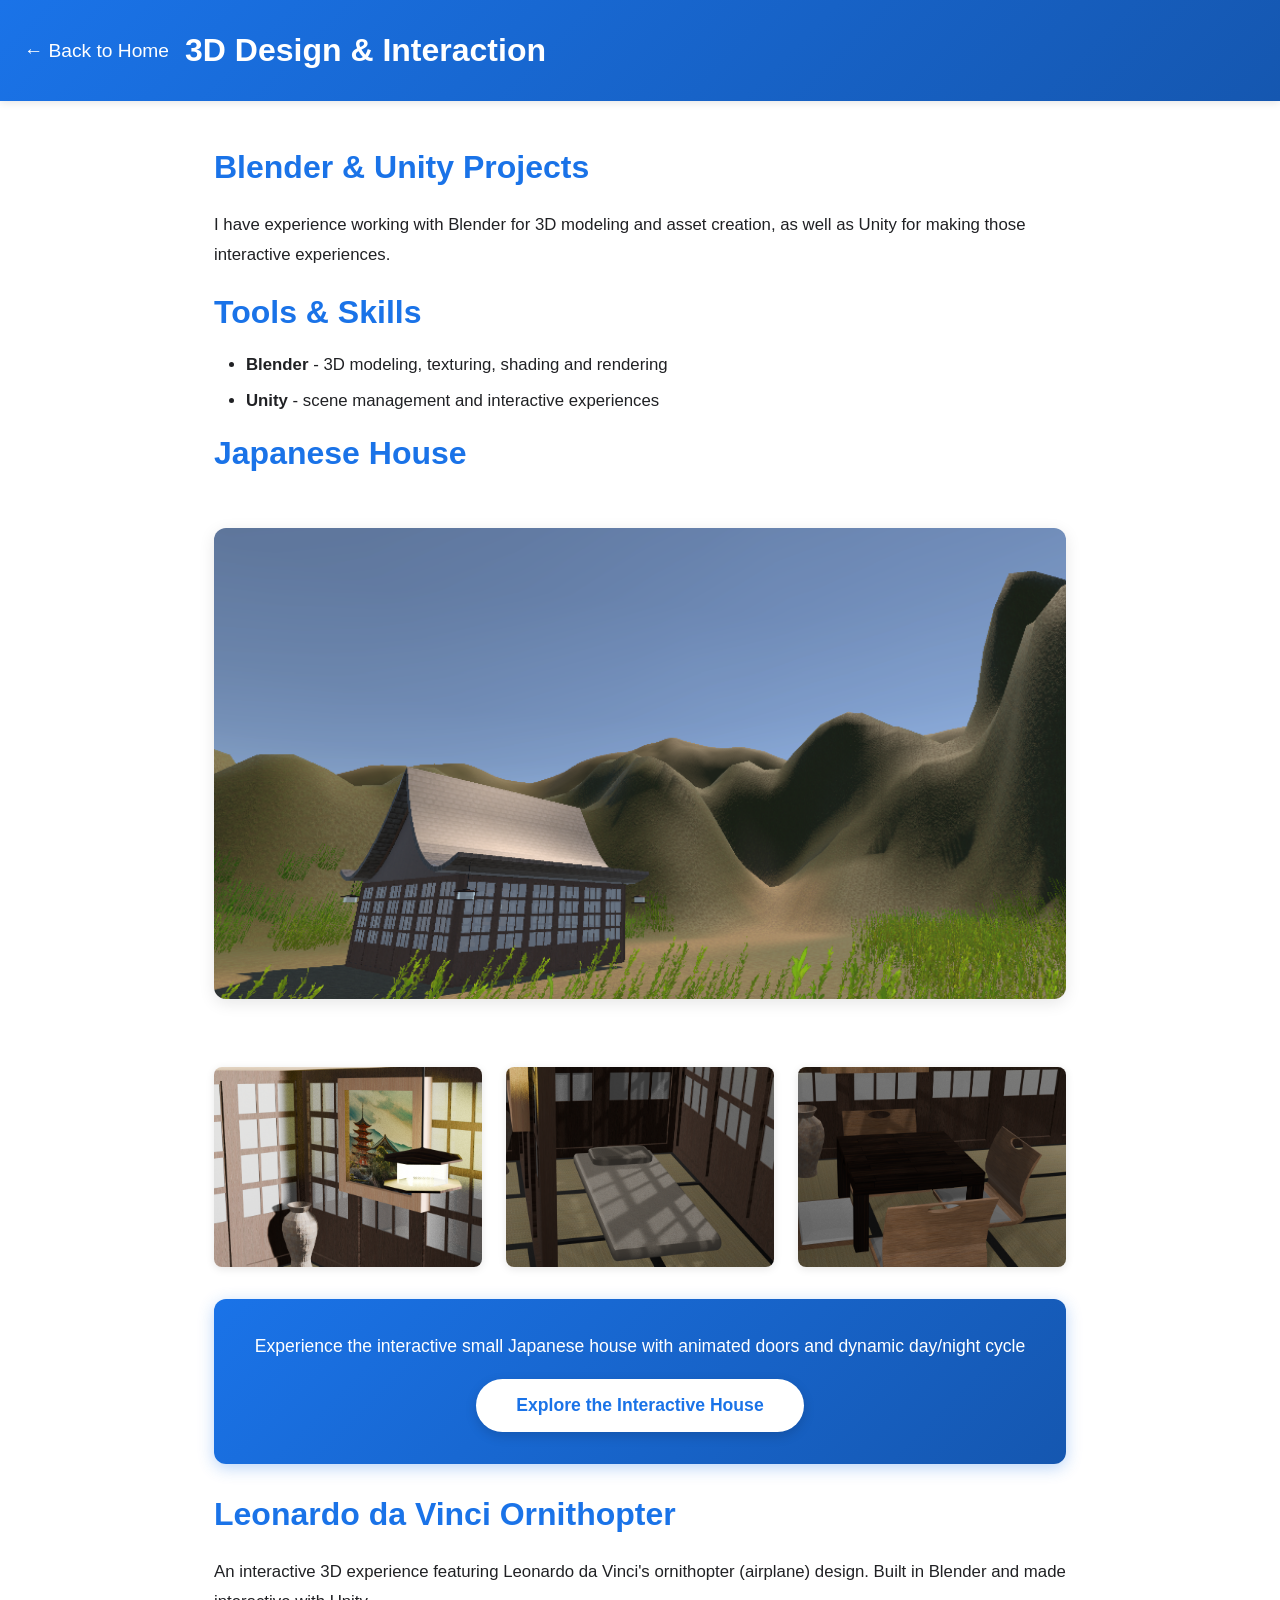
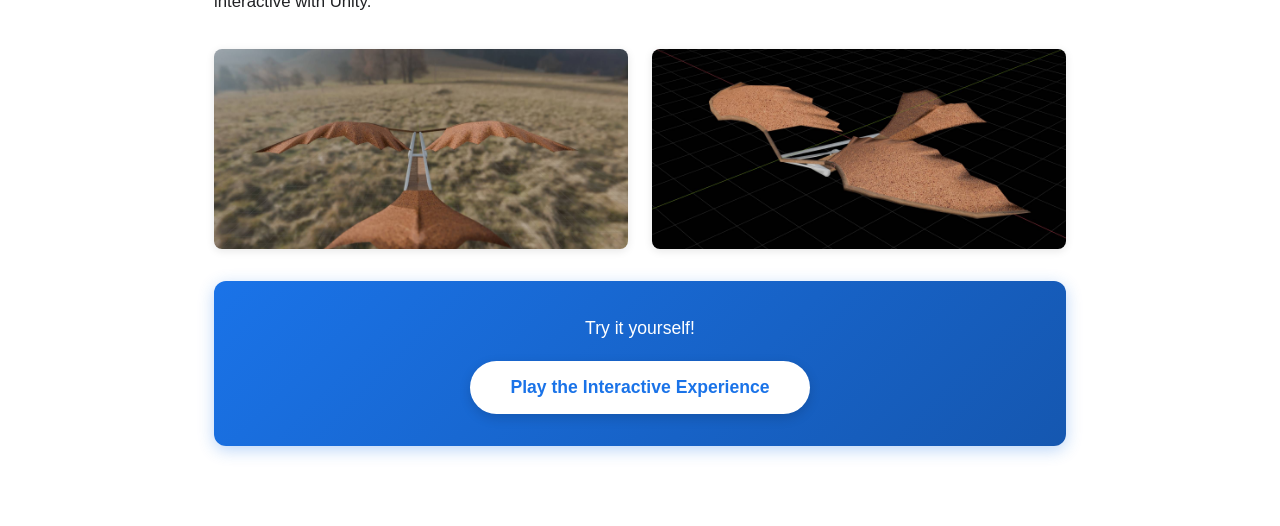
==== projects/blender-unity.html @ f4885b70 "first commit" ====
<!DOCTYPE html>
<html lang="en">

<head>
    <meta charset="UTF-8">
    <meta name="viewport" content="width=device-width, initial-scale=1.0">
    <title>Blender & Unity Projects - Rick Wolters</title>
    <style>
        * {
            margin: 0;
            padding: 0;
            box-sizing: border-box;
        }

        :root {
            --primary-color: #1a73e8;
            --secondary-color: #34a853;
            --text-dark: #202124;
            --text-light: #202124;
            --bg-light: #f8f9fa;
            --border-color: #dadce0;
            --spacing: 1.5rem;
        }

        html {
            scroll-behavior: smooth;
        }

        body {
            font-family: sans-serif;
        }

        header {
            background: linear-gradient(135deg, var(--primary-color) 0%, #1557b0 100%);
            color: white;
            padding: 2rem var(--spacing);
            display: flex;
            align-items: center;
            gap: 1rem;
            box-shadow: 0 2px 8px rgba(0, 0, 0, 0.1);
        }

        header a {
            color: white;
            text-decoration: none;
            font-size: 1.2rem;
            transition: opacity 0.3s ease;
        }

        header a:hover {
            opacity: 0.8;
        }

        header h1 {
            font-size: 2rem;
            font-weight: 600;
            flex: 1;
        }

        main {
            max-width: 900px;
            margin: 0 auto;
            padding: 3rem var(--spacing);
        }

        h2 {
            font-size: 2rem;
            margin-bottom: 1.5rem;
            color: var(--primary-color);
            font-weight: 600;
        }

        p {
            font-size: 1.05rem;
            color: var(--text-light);
            margin-bottom: 1.5rem;
            line-height: 1.8;
        }

        .project-image {
            width: 100%;
            border-radius: 12px;
            margin: 2rem 0;
            box-shadow: 0 4px 16px rgba(0, 0, 0, 0.1);
        }

        .image-gallery {
            display: grid;
            grid-template-columns: repeat(auto-fit, minmax(200px, 1fr));
            gap: 1.5rem;
            margin: 2rem 0;
        }

        .gallery-image {
            width: 100%;
            height: 200px;
            object-fit: cover;
            border-radius: 8px;
            box-shadow: 0 2px 8px rgba(0, 0, 0, 0.1);
            transition: transform 0.3s ease, box-shadow 0.3s ease;
        }

        .gallery-image:hover {
            transform: scale(1.05);
            box-shadow: 0 4px 12px rgba(0, 0, 0, 0.15);
        }

        .modal {
            display: none;
            position: fixed;
            top: 0;
            left: 0;
            width: 100%;
            height: 100%;
            background-color: rgba(0, 0, 0, 0.9);
            z-index: 1000;
            align-items: center;
            justify-content: center;
        }

        .modal.active {
            display: flex;
        }

        .modal-content {
            max-width: 90vw;
            max-height: 90vh;
            object-fit: contain;
        }

        .modal-close {
            position: absolute;
            top: 20px;
            right: 30px;
            color: white;
            font-size: 40px;
            font-weight: bold;
            cursor: pointer;
            transition: color 0.3s ease;
        }

        .modal-close:hover {
            color: #bbb;
        }

        .clickable-image {
            cursor: pointer;
        }

        .cta-section {
            background: linear-gradient(135deg, var(--primary-color) 0%, #1557b0 100%);
            color: white;
            padding: 2rem;
            border-radius: 12px;
            text-align: center;
            margin: 2rem 0;
            box-shadow: 0 4px 16px rgba(26, 115, 232, 0.3);
        }

        .cta-section p {
            color: white;
            font-size: 1.1rem;
            margin-bottom: 1rem;
        }

        .cta-button {
            display: inline-block;
            background-color: white;
            color: var(--primary-color);
            padding: 1rem 2.5rem;
            border-radius: 50px;
            text-decoration: none;
            font-weight: 600;
            font-size: 1.1rem;
            transition: all 0.3s ease;
            box-shadow: 0 4px 12px rgba(0, 0, 0, 0.15);
        }

        .cta-button:hover {
            transform: scale(1.05);
            box-shadow: 0 6px 20px rgba(0, 0, 0, 0.2);
            color: var(--primary-color);
        }

        .cta-button:active {
            transform: scale(0.98);
        }

        ul {
            margin: 1.5rem 0 1.5rem 2rem;
        }

        li {
            margin-bottom: 1rem;
            color: var(--text-light);
            font-size: 1.05rem;
        }

        a {
            color: var(--primary-color);
            text-decoration: none;
            font-weight: 500;
            transition: color 0.3s ease;
        }

        a:hover {
            color: var(--secondary-color);
            text-decoration: underline;
        }

        @media (max-width: 768px) {
            header {
                flex-direction: column;
                text-align: center;
            }

            header h1 {
                font-size: 1.5rem;
            }

            main {
                padding: 2rem 1rem;
            }
        }
    </style>
</head>

<body>
    <header>
        <a href="../index.html">← Back to Home</a>
        <h1>3D Design & Interaction</h1>
    </header>

    <main>
        <h2>Blender & Unity Projects</h2>

        <p>
            I have experience working with Blender for 3D modeling and asset creation, as well as Unity for making those interactive experiences.
        </p>

        <h2>Tools & Skills</h2>
        <ul>
            <li><strong>Blender</strong> - 3D modeling, texturing, shading and rendering</li>
            <li><strong>Unity</strong> - scene management and interactive experiences</li>
        </ul>

        <h2>Japanese House</h2>


        <img src="../images/SO3_RickWolters (2).png" alt="Blender and Unity 3D Project" class="project-image clickable-image" onclick="openModal(this.src)">
        
        <div class="image-gallery">
            <img src="../images/A1_RickWolters_render-2.png" alt="Small House Render 2" class="gallery-image clickable-image" onclick="openModal(this.src)">
            <img src="../images/A1_RickWolters_render-3.png" alt="Small House Render 3" class="gallery-image clickable-image" onclick="openModal(this.src)">
            <img src="../images/A1_RickWolters_render-4.png" alt="Small House Render 4" class="gallery-image clickable-image" onclick="openModal(this.src)">
        </div>

        <div class="cta-section">
            <p>Experience the interactive small Japanese house with animated doors and dynamic day/night cycle</p>
            <a href="https://rickwo.itch.io/so4-rickwo" target="_blank" class="cta-button">Explore the Interactive House</a>
        </div>

        <h2>Leonardo da Vinci Ornithopter</h2>
        <p>
            An interactive 3D experience featuring Leonardo da Vinci's ornithopter (airplane) design. Built in Blender and made interactive with Unity.
        </p>
        
        <div class="image-gallery">
            <img src="../images/snap_20260126_230408.jpg" alt="Ornithopter Detail 1" class="gallery-image clickable-image" onclick="openModal(this.src)">
            <img src="../images/snap_20260126_225906.jpg" alt="Ornithopter Detail 2" class="gallery-image clickable-image" onclick="openModal(this.src)">
        </div>

        <div class="cta-section">
            <p>Try it yourself!</p>
            <a href="https://rickwo.itch.io/a2davinchirickwo" target="_blank" class="cta-button">Play the Interactive Experience</a>
        </div>

    </main>

    <div id="imageModal" class="modal" onclick="closeModal(event)">
        <span class="modal-close" onclick="closeModal()">&times;</span>
        <img class="modal-content" id="modalImage" src="" alt="Full screen image">
    </div>

    <script>
        function openModal(src) {
            const modal = document.getElementById('imageModal');
            const modalImg = document.getElementById('modalImage');
            modalImg.src = src;
            modal.classList.add('active');
        }

        function closeModal(event) {
            const modal = document.getElementById('imageModal');
            if (event && event.target !== modal) return;
            modal.classList.remove('active');
        }

        document.addEventListener('keydown', function(event) {
            if (event.key === 'Escape') {
                closeModal();
            }
        });
    </script>
</body>

</html>
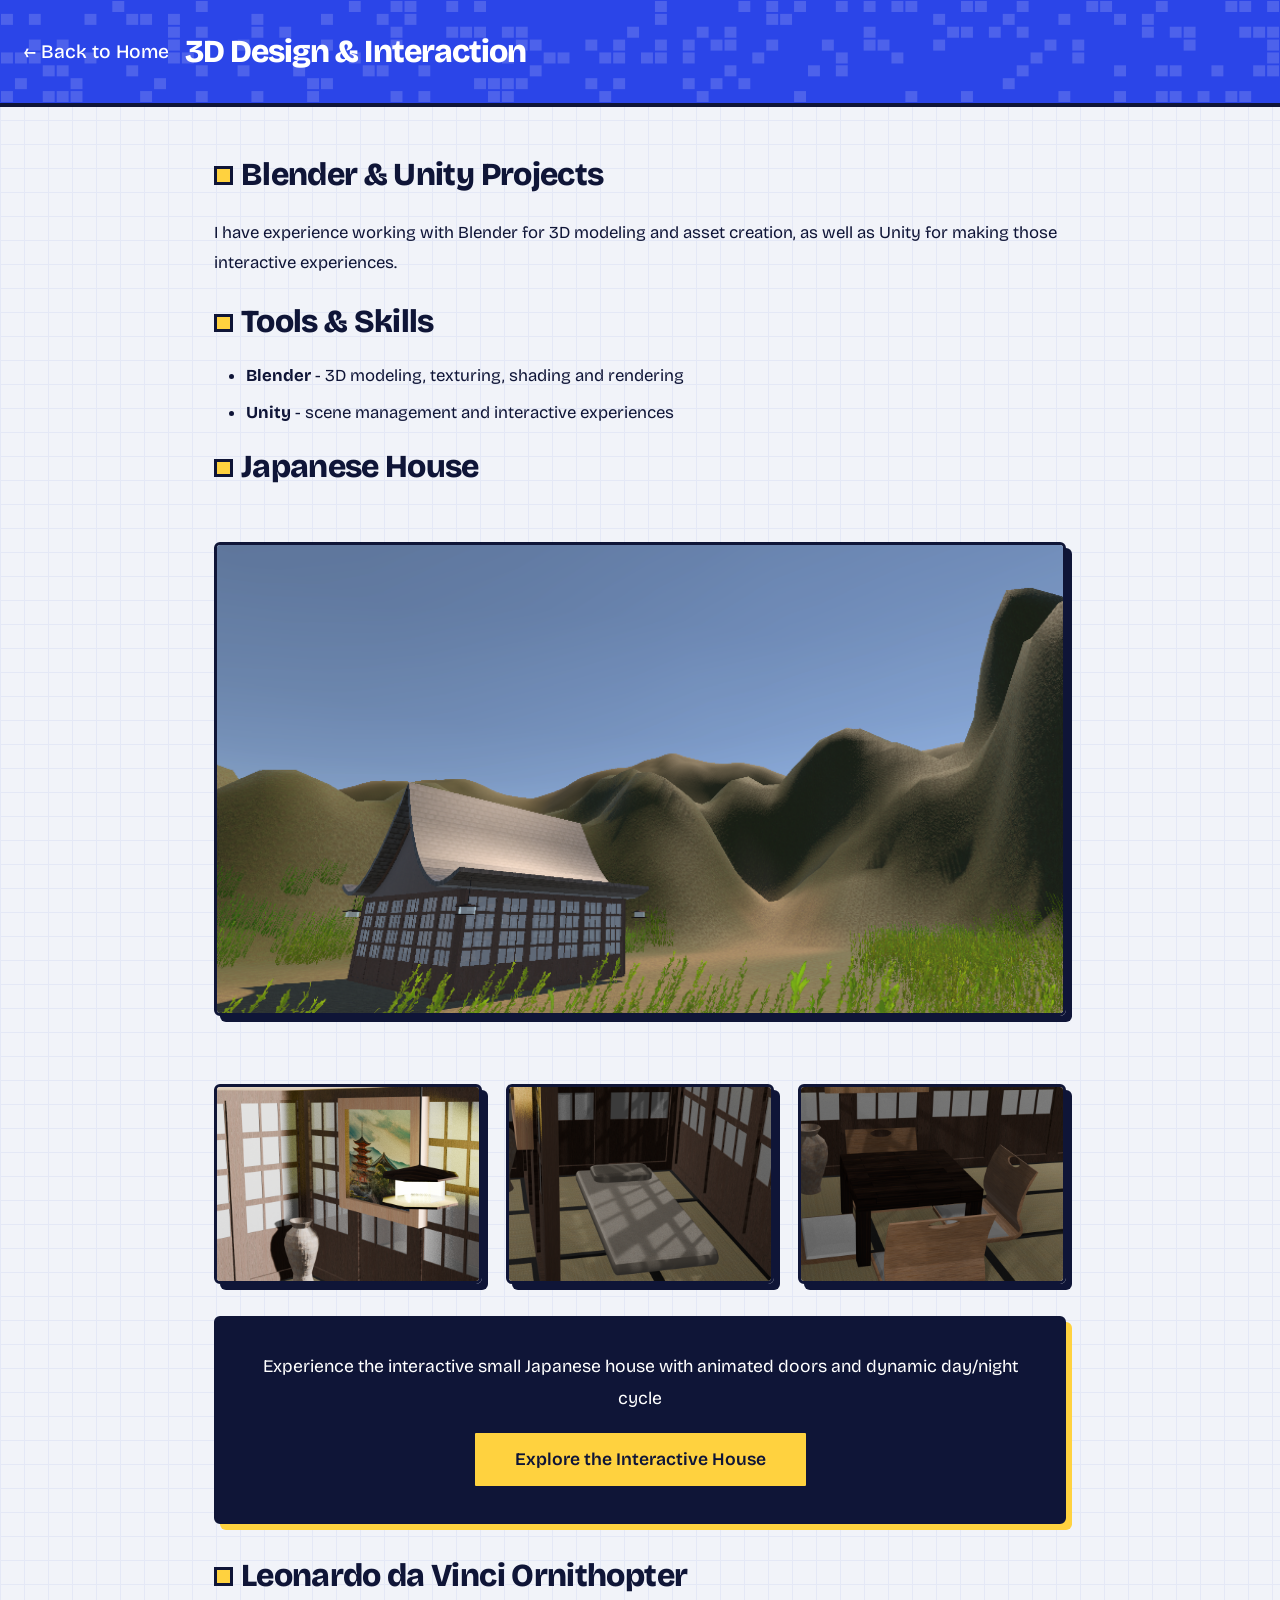
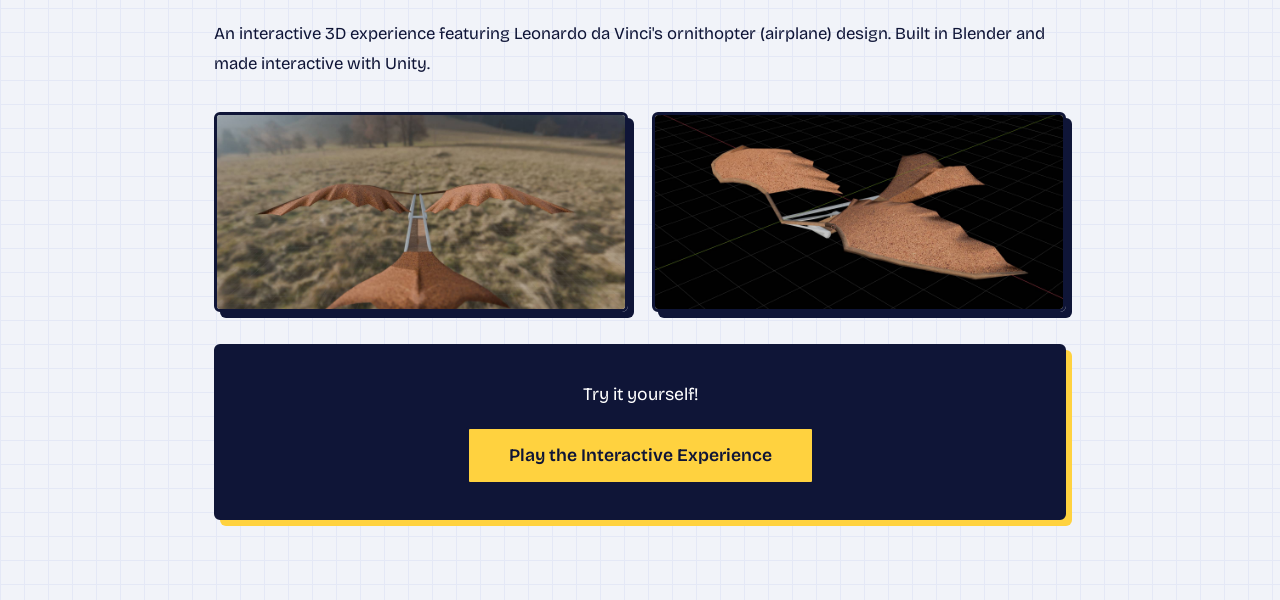
==== commit 545fbeb1: "updated website updated website" ====
--- a/projects/blender-unity.html
+++ b/projects/blender-unity.html
@@ -1,307 +1,309 @@
-<!DOCTYPE html>
-<html lang="en">
-
-<head>
-    <meta charset="UTF-8">
-    <meta name="viewport" content="width=device-width, initial-scale=1.0">
-    <title>Blender & Unity Projects - Rick Wolters</title>
-    <style>
-        * {
-            margin: 0;
-            padding: 0;
-            box-sizing: border-box;
-        }
-
-        :root {
-            --primary-color: #1a73e8;
-            --secondary-color: #34a853;
-            --text-dark: #202124;
-            --text-light: #202124;
-            --bg-light: #f8f9fa;
-            --border-color: #dadce0;
-            --spacing: 1.5rem;
-        }
-
-        html {
-            scroll-behavior: smooth;
-        }
-
-        body {
-            font-family: sans-serif;
-        }
-
-        header {
-            background: linear-gradient(135deg, var(--primary-color) 0%, #1557b0 100%);
-            color: white;
-            padding: 2rem var(--spacing);
-            display: flex;
-            align-items: center;
-            gap: 1rem;
-            box-shadow: 0 2px 8px rgba(0, 0, 0, 0.1);
-        }
-
-        header a {
-            color: white;
-            text-decoration: none;
-            font-size: 1.2rem;
-            transition: opacity 0.3s ease;
-        }
-
-        header a:hover {
-            opacity: 0.8;
-        }
-
-        header h1 {
-            font-size: 2rem;
-            font-weight: 600;
-            flex: 1;
-        }
-
-        main {
-            max-width: 900px;
-            margin: 0 auto;
-            padding: 3rem var(--spacing);
-        }
-
-        h2 {
-            font-size: 2rem;
-            margin-bottom: 1.5rem;
-            color: var(--primary-color);
-            font-weight: 600;
-        }
-
-        p {
-            font-size: 1.05rem;
-            color: var(--text-light);
-            margin-bottom: 1.5rem;
-            line-height: 1.8;
-        }
-
-        .project-image {
-            width: 100%;
-            border-radius: 12px;
-            margin: 2rem 0;
-            box-shadow: 0 4px 16px rgba(0, 0, 0, 0.1);
-        }
-
-        .image-gallery {
-            display: grid;
-            grid-template-columns: repeat(auto-fit, minmax(200px, 1fr));
-            gap: 1.5rem;
-            margin: 2rem 0;
-        }
-
-        .gallery-image {
-            width: 100%;
-            height: 200px;
-            object-fit: cover;
-            border-radius: 8px;
-            box-shadow: 0 2px 8px rgba(0, 0, 0, 0.1);
-            transition: transform 0.3s ease, box-shadow 0.3s ease;
-        }
-
-        .gallery-image:hover {
-            transform: scale(1.05);
-            box-shadow: 0 4px 12px rgba(0, 0, 0, 0.15);
-        }
-
-        .modal {
-            display: none;
-            position: fixed;
-            top: 0;
-            left: 0;
-            width: 100%;
-            height: 100%;
-            background-color: rgba(0, 0, 0, 0.9);
-            z-index: 1000;
-            align-items: center;
-            justify-content: center;
-        }
-
-        .modal.active {
-            display: flex;
-        }
-
-        .modal-content {
-            max-width: 90vw;
-            max-height: 90vh;
-            object-fit: contain;
-        }
-
-        .modal-close {
-            position: absolute;
-            top: 20px;
-            right: 30px;
-            color: white;
-            font-size: 40px;
-            font-weight: bold;
-            cursor: pointer;
-            transition: color 0.3s ease;
-        }
-
-        .modal-close:hover {
-            color: #bbb;
-        }
-
-        .clickable-image {
-            cursor: pointer;
-        }
-
-        .cta-section {
-            background: linear-gradient(135deg, var(--primary-color) 0%, #1557b0 100%);
-            color: white;
-            padding: 2rem;
-            border-radius: 12px;
-            text-align: center;
-            margin: 2rem 0;
-            box-shadow: 0 4px 16px rgba(26, 115, 232, 0.3);
-        }
-
-        .cta-section p {
-            color: white;
-            font-size: 1.1rem;
-            margin-bottom: 1rem;
-        }
-
-        .cta-button {
-            display: inline-block;
-            background-color: white;
-            color: var(--primary-color);
-            padding: 1rem 2.5rem;
-            border-radius: 50px;
-            text-decoration: none;
-            font-weight: 600;
-            font-size: 1.1rem;
-            transition: all 0.3s ease;
-            box-shadow: 0 4px 12px rgba(0, 0, 0, 0.15);
-        }
-
-        .cta-button:hover {
-            transform: scale(1.05);
-            box-shadow: 0 6px 20px rgba(0, 0, 0, 0.2);
-            color: var(--primary-color);
-        }
-
-        .cta-button:active {
-            transform: scale(0.98);
-        }
-
-        ul {
-            margin: 1.5rem 0 1.5rem 2rem;
-        }
-
-        li {
-            margin-bottom: 1rem;
-            color: var(--text-light);
-            font-size: 1.05rem;
-        }
-
-        a {
-            color: var(--primary-color);
-            text-decoration: none;
-            font-weight: 500;
-            transition: color 0.3s ease;
-        }
-
-        a:hover {
-            color: var(--secondary-color);
-            text-decoration: underline;
-        }
-
-        @media (max-width: 768px) {
-            header {
-                flex-direction: column;
-                text-align: center;
-            }
-
-            header h1 {
-                font-size: 1.5rem;
-            }
-
-            main {
-                padding: 2rem 1rem;
-            }
-        }
-    </style>
-</head>
-
-<body>
-    <header>
-        <a href="../index.html">← Back to Home</a>
-        <h1>3D Design & Interaction</h1>
-    </header>
-
-    <main>
-        <h2>Blender & Unity Projects</h2>
-
-        <p>
-            I have experience working with Blender for 3D modeling and asset creation, as well as Unity for making those interactive experiences.
-        </p>
-
-        <h2>Tools & Skills</h2>
-        <ul>
-            <li><strong>Blender</strong> - 3D modeling, texturing, shading and rendering</li>
-            <li><strong>Unity</strong> - scene management and interactive experiences</li>
-        </ul>
-
-        <h2>Japanese House</h2>
-
-
-        <img src="../images/SO3_RickWolters (2).png" alt="Blender and Unity 3D Project" class="project-image clickable-image" onclick="openModal(this.src)">
-        
-        <div class="image-gallery">
-            <img src="../images/A1_RickWolters_render-2.png" alt="Small House Render 2" class="gallery-image clickable-image" onclick="openModal(this.src)">
-            <img src="../images/A1_RickWolters_render-3.png" alt="Small House Render 3" class="gallery-image clickable-image" onclick="openModal(this.src)">
-            <img src="../images/A1_RickWolters_render-4.png" alt="Small House Render 4" class="gallery-image clickable-image" onclick="openModal(this.src)">
-        </div>
-
-        <div class="cta-section">
-            <p>Experience the interactive small Japanese house with animated doors and dynamic day/night cycle</p>
-            <a href="https://rickwo.itch.io/so4-rickwo" target="_blank" class="cta-button">Explore the Interactive House</a>
-        </div>
-
-        <h2>Leonardo da Vinci Ornithopter</h2>
-        <p>
-            An interactive 3D experience featuring Leonardo da Vinci's ornithopter (airplane) design. Built in Blender and made interactive with Unity.
-        </p>
-        
-        <div class="image-gallery">
-            <img src="../images/snap_20260126_230408.jpg" alt="Ornithopter Detail 1" class="gallery-image clickable-image" onclick="openModal(this.src)">
-            <img src="../images/snap_20260126_225906.jpg" alt="Ornithopter Detail 2" class="gallery-image clickable-image" onclick="openModal(this.src)">
-        </div>
-
-        <div class="cta-section">
-            <p>Try it yourself!</p>
-            <a href="https://rickwo.itch.io/a2davinchirickwo" target="_blank" class="cta-button">Play the Interactive Experience</a>
-        </div>
-
-    </main>
-
-    <div id="imageModal" class="modal" onclick="closeModal(event)">
-        <span class="modal-close" onclick="closeModal()">&times;</span>
-        <img class="modal-content" id="modalImage" src="" alt="Full screen image">
-    </div>
-
-    <script>
-        function openModal(src) {
-            const modal = document.getElementById('imageModal');
-            const modalImg = document.getElementById('modalImage');
-            modalImg.src = src;
-            modal.classList.add('active');
-        }
-
-        function closeModal(event) {
-            const modal = document.getElementById('imageModal');
-            if (event && event.target !== modal) return;
-            modal.classList.remove('active');
-        }
-
-        document.addEventListener('keydown', function(event) {
-            if (event.key === 'Escape') {
-                closeModal();
-            }
-        });
-    </script>
-</body>
-
-</html>
+<!DOCTYPE html>
+<html lang="en">
+
+<head>
+    <meta charset="UTF-8">
+    <meta name="viewport" content="width=device-width, initial-scale=1.0">
+    <title>Blender & Unity Projects - Rick Wolters</title>
+    <style>
+        * {
+            margin: 0;
+            padding: 0;
+            box-sizing: border-box;
+        }
+
+        :root {
+            --primary-color: #1a73e8;
+            --secondary-color: #34a853;
+            --text-dark: #202124;
+            --text-light: #202124;
+            --bg-light: #f8f9fa;
+            --border-color: #dadce0;
+            --spacing: 1.5rem;
+        }
+
+        html {
+            scroll-behavior: smooth;
+        }
+
+        body {
+            font-family: sans-serif;
+        }
+
+        header {
+            background: linear-gradient(135deg, var(--primary-color) 0%, #1557b0 100%);
+            color: white;
+            padding: 2rem var(--spacing);
+            display: flex;
+            align-items: center;
+            gap: 1rem;
+            box-shadow: 0 2px 8px rgba(0, 0, 0, 0.1);
+        }
+
+        header a {
+            color: white;
+            text-decoration: none;
+            font-size: 1.2rem;
+            transition: opacity 0.3s ease;
+        }
+
+        header a:hover {
+            opacity: 0.8;
+        }
+
+        header h1 {
+            font-size: 2rem;
+            font-weight: 600;
+            flex: 1;
+        }
+
+        main {
+            max-width: 900px;
+            margin: 0 auto;
+            padding: 3rem var(--spacing);
+        }
+
+        h2 {
+            font-size: 2rem;
+            margin-bottom: 1.5rem;
+            color: var(--primary-color);
+            font-weight: 600;
+        }
+
+        p {
+            font-size: 1.05rem;
+            color: var(--text-light);
+            margin-bottom: 1.5rem;
+            line-height: 1.8;
+        }
+
+        .project-image {
+            width: 100%;
+            border-radius: 12px;
+            margin: 2rem 0;
+            box-shadow: 0 4px 16px rgba(0, 0, 0, 0.1);
+        }
+
+        .image-gallery {
+            display: grid;
+            grid-template-columns: repeat(auto-fit, minmax(200px, 1fr));
+            gap: 1.5rem;
+            margin: 2rem 0;
+        }
+
+        .gallery-image {
+            width: 100%;
+            height: 200px;
+            object-fit: cover;
+            border-radius: 8px;
+            box-shadow: 0 2px 8px rgba(0, 0, 0, 0.1);
+            transition: transform 0.3s ease, box-shadow 0.3s ease;
+        }
+
+        .gallery-image:hover {
+            transform: scale(1.05);
+            box-shadow: 0 4px 12px rgba(0, 0, 0, 0.15);
+        }
+
+        .modal {
+            display: none;
+            position: fixed;
+            top: 0;
+            left: 0;
+            width: 100%;
+            height: 100%;
+            background-color: rgba(0, 0, 0, 0.9);
+            z-index: 1000;
+            align-items: center;
+            justify-content: center;
+        }
+
+        .modal.active {
+            display: flex;
+        }
+
+        .modal-content {
+            max-width: 90vw;
+            max-height: 90vh;
+            object-fit: contain;
+        }
+
+        .modal-close {
+            position: absolute;
+            top: 20px;
+            right: 30px;
+            color: white;
+            font-size: 40px;
+            font-weight: bold;
+            cursor: pointer;
+            transition: color 0.3s ease;
+        }
+
+        .modal-close:hover {
+            color: #bbb;
+        }
+
+        .clickable-image {
+            cursor: pointer;
+        }
+
+        .cta-section {
+            background: linear-gradient(135deg, var(--primary-color) 0%, #1557b0 100%);
+            color: white;
+            padding: 2rem;
+            border-radius: 12px;
+            text-align: center;
+            margin: 2rem 0;
+            box-shadow: 0 4px 16px rgba(26, 115, 232, 0.3);
+        }
+
+        .cta-section p {
+            color: white;
+            font-size: 1.1rem;
+            margin-bottom: 1rem;
+        }
+
+        .cta-button {
+            display: inline-block;
+            background-color: white;
+            color: var(--primary-color);
+            padding: 1rem 2.5rem;
+            border-radius: 50px;
+            text-decoration: none;
+            font-weight: 600;
+            font-size: 1.1rem;
+            transition: all 0.3s ease;
+            box-shadow: 0 4px 12px rgba(0, 0, 0, 0.15);
+        }
+
+        .cta-button:hover {
+            transform: scale(1.05);
+            box-shadow: 0 6px 20px rgba(0, 0, 0, 0.2);
+            color: var(--primary-color);
+        }
+
+        .cta-button:active {
+            transform: scale(0.98);
+        }
+
+        ul {
+            margin: 1.5rem 0 1.5rem 2rem;
+        }
+
+        li {
+            margin-bottom: 1rem;
+            color: var(--text-light);
+            font-size: 1.05rem;
+        }
+
+        a {
+            color: var(--primary-color);
+            text-decoration: none;
+            font-weight: 500;
+            transition: color 0.3s ease;
+        }
+
+        a:hover {
+            color: var(--secondary-color);
+            text-decoration: underline;
+        }
+
+        @media (max-width: 768px) {
+            header {
+                flex-direction: column;
+                text-align: center;
+            }
+
+            header h1 {
+                font-size: 1.5rem;
+            }
+
+            main {
+                padding: 2rem 1rem;
+            }
+        }
+    </style>
+    <link rel="stylesheet" href="../theme.css">
+</head>
+
+<body>
+    <header>
+        <a href="../index.html">← Back to Home</a>
+        <h1>3D Design & Interaction</h1>
+    </header>
+
+    <main>
+        <h2>Blender & Unity Projects</h2>
+
+        <p>
+            I have experience working with Blender for 3D modeling and asset creation, as well as Unity for making those interactive experiences.
+        </p>
+
+        <h2>Tools & Skills</h2>
+        <ul>
+            <li><strong>Blender</strong> - 3D modeling, texturing, shading and rendering</li>
+            <li><strong>Unity</strong> - scene management and interactive experiences</li>
+        </ul>
+
+        <h2>Japanese House</h2>
+
+
+        <img src="../images/SO3_RickWolters (2).png" alt="Blender and Unity 3D Project" class="project-image clickable-image" onclick="openModal(this.src)">
+        
+        <div class="image-gallery">
+            <img src="../images/A1_RickWolters_render-2.png" alt="Small House Render 2" class="gallery-image clickable-image" onclick="openModal(this.src)">
+            <img src="../images/A1_RickWolters_render-3.png" alt="Small House Render 3" class="gallery-image clickable-image" onclick="openModal(this.src)">
+            <img src="../images/A1_RickWolters_render-4.png" alt="Small House Render 4" class="gallery-image clickable-image" onclick="openModal(this.src)">
+        </div>
+
+        <div class="cta-section">
+            <p>Experience the interactive small Japanese house with animated doors and dynamic day/night cycle</p>
+            <a href="https://rickwo.itch.io/so4-rickwo" target="_blank" class="cta-button">Explore the Interactive House</a>
+        </div>
+
+        <h2>Leonardo da Vinci Ornithopter</h2>
+        <p>
+            An interactive 3D experience featuring Leonardo da Vinci's ornithopter (airplane) design. Built in Blender and made interactive with Unity.
+        </p>
+        
+        <div class="image-gallery">
+            <img src="../images/snap_20260126_230408.jpg" alt="Ornithopter Detail 1" class="gallery-image clickable-image" onclick="openModal(this.src)">
+            <img src="../images/snap_20260126_225906.jpg" alt="Ornithopter Detail 2" class="gallery-image clickable-image" onclick="openModal(this.src)">
+        </div>
+
+        <div class="cta-section">
+            <p>Try it yourself!</p>
+            <a href="https://rickwo.itch.io/a2davinchirickwo" target="_blank" class="cta-button">Play the Interactive Experience</a>
+        </div>
+
+    </main>
+
+    <div id="imageModal" class="modal" onclick="closeModal(event)">
+        <span class="modal-close" onclick="closeModal()">&times;</span>
+        <img class="modal-content" id="modalImage" src="" alt="Full screen image">
+    </div>
+
+    <script>
+        function openModal(src) {
+            const modal = document.getElementById('imageModal');
+            const modalImg = document.getElementById('modalImage');
+            modalImg.src = src;
+            modal.classList.add('active');
+        }
+
+        function closeModal(event) {
+            const modal = document.getElementById('imageModal');
+            if (event && event.target !== modal) return;
+            modal.classList.remove('active');
+        }
+
+        document.addEventListener('keydown', function(event) {
+            if (event.key === 'Escape') {
+                closeModal();
+            }
+        });
+    </script>
+    <script src="../conways-game-of-life.js"></script>
+</body>
+
+</html>
--- a/theme.css
+++ b/theme.css
@@ -0,0 +1,26 @@
+@import url('https://fonts.googleapis.com/css2?family=Bricolage+Grotesque:opsz,wght@12..96,400;12..96,800&display=swap');
+:root{--primary-color:#2b45e8;--secondary-color:#e8452b;--text-dark:#0f1537;--text-light:#0f1537;--bg-light:#e4e8f6;--border-color:#0f1537;--ink:#0f1537;--cell:#ffd23f}
+body{font-family:'Bricolage Grotesque',system-ui,sans-serif;color:var(--ink);background-color:#f1f3f9;background-image:linear-gradient(var(--bg-light) 1px,transparent 1px),linear-gradient(90deg,var(--bg-light) 1px,transparent 1px);background-size:24px 24px}
+header{position:relative;overflow:hidden;background:var(--primary-color);box-shadow:none;border-bottom:4px solid var(--ink)}
+header>*:not(.conways-life){position:relative;z-index:1}
+.conways-life{position:absolute;inset:0;width:100%;height:100%;z-index:0;pointer-events:none}
+header h1{font-weight:800;letter-spacing:-.03em}
+header:not(:has(a)) h1{font-size:clamp(3rem,9vw,5.5rem);line-height:.95}
+h2{color:var(--ink);font-weight:800;letter-spacing:-.02em}
+h2::before{content:'';display:inline-block;width:.4em;height:.4em;margin-right:.5rem;background:var(--cell);border:3px solid var(--ink)}
+.project-link,.project-card,.cv-card,.skill-popup,.project-image,.gallery-image,.video-container{border:3px solid var(--ink);border-radius:6px;box-shadow:6px 6px 0 var(--ink)}
+.project-link:hover,.project-card:hover{transform:translate(-4px,-4px);box-shadow:10px 10px 0 var(--ink)}
+.cv-card:hover{box-shadow:10px 10px 0 var(--ink)}
+.project-info h3,.cv-card h4{color:var(--ink)}
+.project-card-header,.carousel-button,.carousel-nav{background:var(--primary-color)}
+.carousel-button,.carousel-nav{border-radius:4px;border:3px solid var(--ink)}
+.skill-item{background:var(--ink);border:3px solid var(--ink);border-radius:4px;box-shadow:4px 4px 0 var(--cell)}
+.skill-item:hover{box-shadow:4px 4px 0 var(--secondary-color)}
+.cta-section{background:var(--ink);border:3px solid var(--ink);border-radius:6px;box-shadow:6px 6px 0 var(--cell)}
+.cta-button{background:var(--cell);color:var(--ink);border:3px solid var(--ink);border-radius:4px;box-shadow:none}
+.cta-button:hover{color:var(--ink);text-decoration:none}
+.cv-tab-button.active,.dot.active{color:var(--ink);border-bottom-color:var(--secondary-color);background-color:transparent}
+:focus-visible{outline:3px solid var(--secondary-color);outline-offset:3px}
+.image-carousel{border:3px solid var(--ink);border-radius:6px;box-shadow:6px 6px 0 var(--ink)}
+.about-image{border:0;border-radius:0;box-shadow:none}
+.about-container{padding-right:6px}
